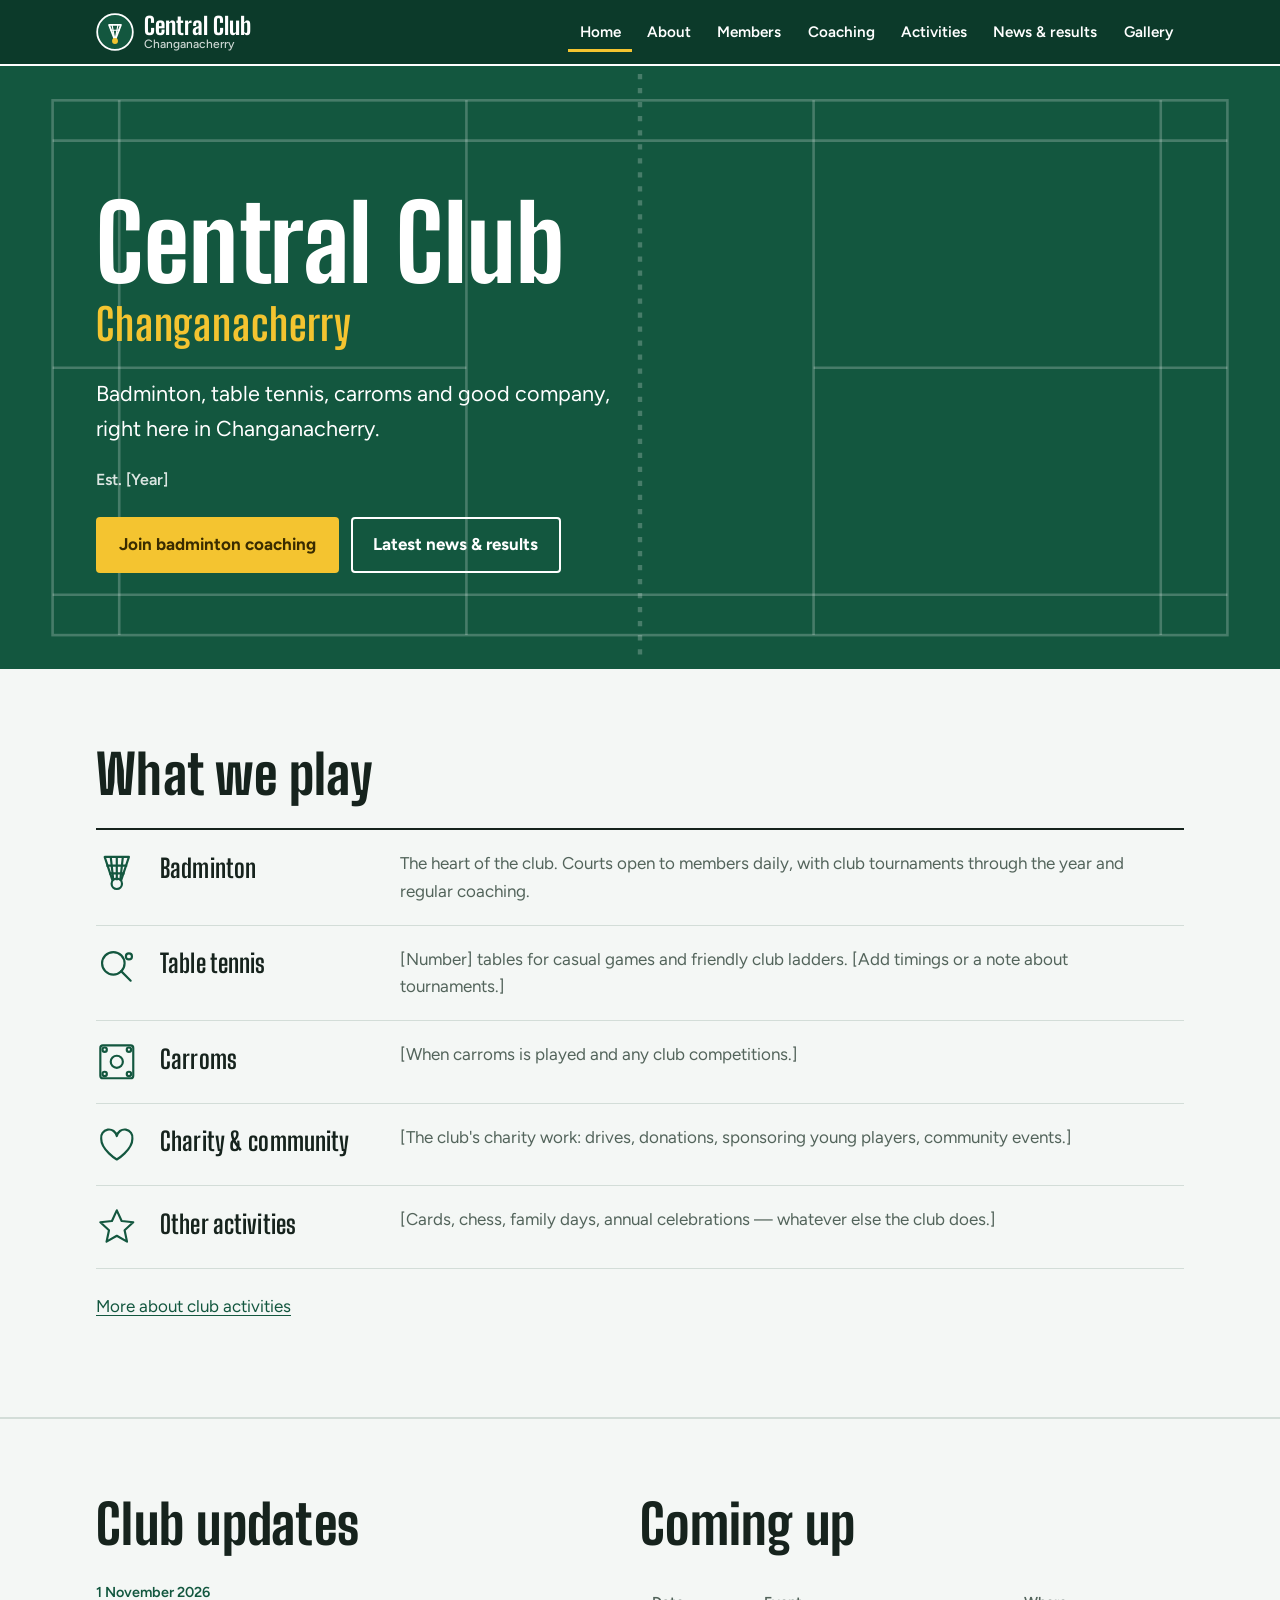
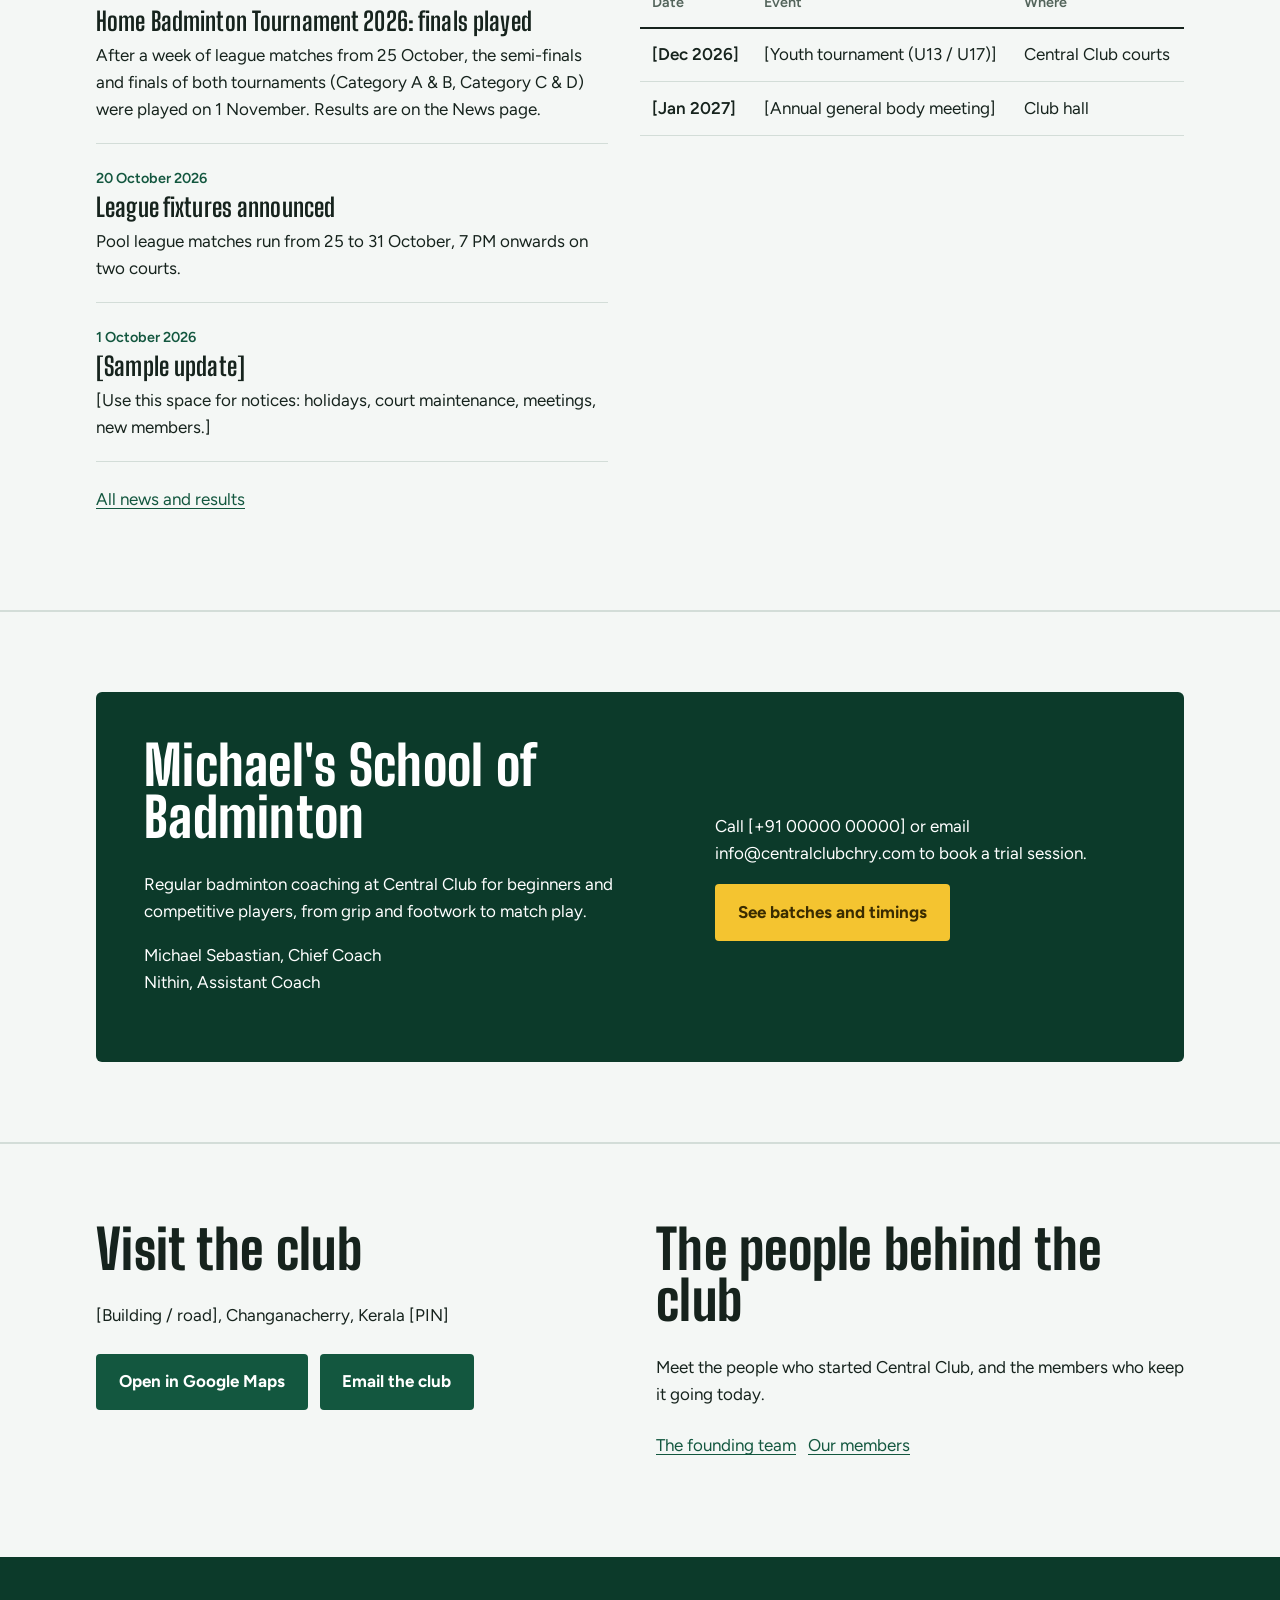
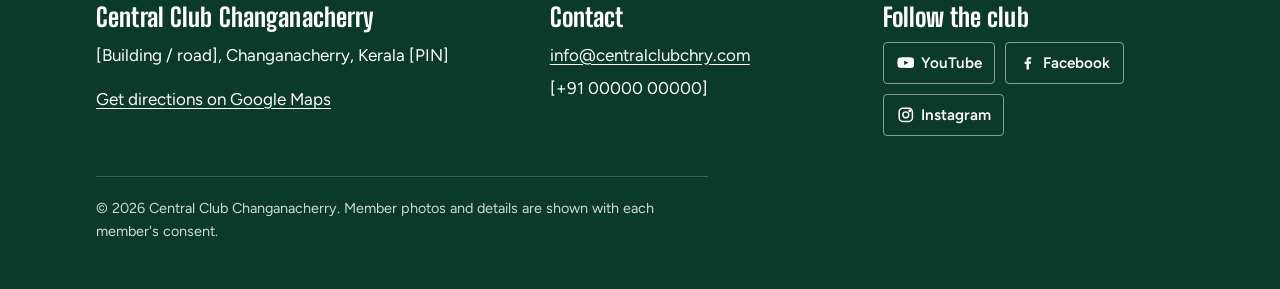
==== index.html @ fedc1ed3 "Add files via upload Initial file upload" ====
<!doctype html>
<html lang="en">
<head>
<meta charset="utf-8">
<meta name="viewport" content="width=device-width, initial-scale=1">
<title>Central Club Changanacherry — Badminton, table tennis and carroms</title>
<meta name="description" content="Central Club Changanacherry: a sports and recreation club for badminton, table tennis and carroms, home of Michael's School of Badminton.">
<meta property="og:title" content="Central Club Changanacherry — Badminton, table tennis and carroms">
<meta property="og:description" content="Central Club Changanacherry: a sports and recreation club for badminton, table tennis and carroms, home of Michael's School of Badminton.">
<meta property="og:type" content="website">
<meta name="theme-color" content="#0c3a2a">
<link rel="icon" href="images/logo.svg" type="image/svg+xml">
<link rel="preconnect" href="https://fonts.googleapis.com">
<link rel="preconnect" href="https://fonts.gstatic.com" crossorigin>
<link rel="stylesheet" href="https://fonts.googleapis.com/css2?family=Big+Shoulders+Display:wght@700;800&family=Figtree:wght@400;500;600;700&display=swap">
<link rel="stylesheet" href="css/style.css">
</head>
<body data-page="home">
<main id="main"><noscript><p class="wrap">This site needs JavaScript turned on to show club content.</p></noscript></main>
<script src="data/club.js"></script>
<script src="js/site.js"></script>
</body>
</html>
---- css/style.css ----
/* Central Club Changanacherry — styles
   Palette taken from the badminton court: court green, line white, floodlight yellow. */

:root {
  --court: #13573f;
  --court-deep: #0c3a2a;
  --line: #ffffff;
  --paper: #f4f7f5;
  --ink: #16231d;
  --muted: #53645b;
  --rule: #d3ddd8;
  --flood: #f4c430;
  --flood-ink: #3a2c00;

  --display: "Big Shoulders Display", "Arial Narrow", "Roboto Condensed", Impact, sans-serif;
  --body: "Figtree", "Segoe UI", system-ui, -apple-system, Roboto, sans-serif;

  --wrap: 72rem;
  --gap: clamp(1rem, 3vw, 2rem);
}

*, *::before, *::after { box-sizing: border-box; }
html { -webkit-text-size-adjust: 100%; scroll-padding-top: 5rem; }
body {
  margin: 0;
  background: var(--paper);
  color: var(--ink);
  font-family: var(--body);
  font-size: 1.0625rem;
  line-height: 1.6;
}
img { max-width: 100%; display: block; }
a { color: var(--court); text-underline-offset: 0.18em; }
a:hover { color: var(--court-deep); }
:focus-visible { outline: 3px solid var(--flood); outline-offset: 3px; border-radius: 2px; }

h1, h2, h3 {
  font-family: var(--display);
  font-weight: 800;
  line-height: 0.95;
  letter-spacing: 0.005em;
  margin: 0 0 0.5em;
}
h1 { font-size: clamp(3rem, 9vw, 6.5rem); }
h2 { font-size: clamp(2.2rem, 5vw, 3.4rem); }
h3 { font-size: 1.6rem; font-weight: 700; line-height: 1.05; }
p { margin: 0 0 1em; max-width: 68ch; }

.wrap { max-width: var(--wrap); margin: 0 auto; padding: 0 var(--gap); }
.skip { position: absolute; left: -999px; top: 0; background: var(--flood); color: var(--flood-ink); padding: .5rem 1rem; z-index: 99; }
.skip:focus { left: 1rem; top: 1rem; }

/* ---------- Header ---------- */
.site-header {
  position: sticky; top: 0; z-index: 50;
  background: var(--court-deep);
  color: var(--line);
  border-bottom: 2px solid var(--line);
}
.site-header .wrap { display: flex; align-items: center; justify-content: space-between; gap: 1rem; min-height: 4rem; }
.brand { display: flex; align-items: center; gap: .6rem; color: var(--line); text-decoration: none; }
.brand img { width: 2.4rem; height: 2.4rem; }
.brand span { font-family: var(--display); font-weight: 800; font-size: 1.5rem; line-height: 1; }
.brand small { display: block; font-family: var(--body); font-weight: 500; font-size: .75rem; opacity: .8; }
.brand:hover { color: var(--line); }

.nav ul { list-style: none; margin: 0; padding: 0; display: flex; gap: .25rem; }
.nav a {
  display: block; padding: .5rem .7rem; color: var(--line); text-decoration: none;
  font-weight: 600; font-size: .95rem; border-radius: 4px;
}
.nav a:hover { background: rgba(255,255,255,.1); color: var(--line); }
.nav a[aria-current="page"] { box-shadow: inset 0 -3px 0 var(--flood); border-radius: 0; }
.nav-toggle {
  display: none; background: none; border: 2px solid var(--line); color: var(--line);
  font: 600 .9rem var(--body); padding: .4rem .8rem; border-radius: 4px; cursor: pointer;
}

@media (max-width: 860px) {
  .nav-toggle { display: block; }
  .nav { position: absolute; left: 0; right: 0; top: 100%; background: var(--court-deep); border-bottom: 2px solid var(--line); display: none; }
  .nav.open { display: block; }
  .nav ul { flex-direction: column; padding: .5rem var(--gap) 1rem; }
  .nav a { padding: .8rem .5rem; font-size: 1.05rem; }
  .nav a[aria-current="page"] { box-shadow: inset 4px 0 0 var(--flood); }
}

/* ---------- Live banner ---------- */
.live-bar { background: var(--flood); color: var(--flood-ink); }
.live-bar .wrap { display: flex; flex-wrap: wrap; align-items: center; gap: .5rem 1.25rem; padding-top: .6rem; padding-bottom: .6rem; font-weight: 600; }
.live-dot { width: .7rem; height: .7rem; border-radius: 50%; background: #c62828; display: inline-block; margin-right: .4rem; animation: pulse 1.6s infinite; }
.live-bar a { color: var(--flood-ink); font-weight: 700; }
@keyframes pulse { 50% { opacity: .3; } }

/* ---------- Court-line hero (the signature) ---------- */
.hero {
  position: relative; overflow: hidden;
  background: var(--court);
  color: var(--line);
  padding: clamp(4rem, 12vw, 8rem) 0 clamp(3rem, 9vw, 6rem);
}
.court-lines {
  position: absolute; inset: 0; width: 100%; height: 100%;
  stroke: rgba(255,255,255,.22); stroke-width: 3; fill: none;
}
.hero .wrap { position: relative; }
.hero h1 { max-width: 12ch; margin-bottom: .3em; }
.hero h1 .town { display: block; font-size: .42em; font-weight: 700; letter-spacing: .02em; margin-top: .25em; color: var(--flood); }
.hero p { font-size: clamp(1.1rem, 2.2vw, 1.35rem); max-width: 38ch; }
.hero .since { font-weight: 600; opacity: .85; font-size: 1rem; }

.btn {
  display: inline-block; padding: .8rem 1.3rem; border-radius: 4px;
  font-weight: 700; text-decoration: none; border: 2px solid transparent;
}
.btn-flood { background: var(--flood); color: var(--flood-ink); }
.btn-flood:hover { background: #ffd54f; color: var(--flood-ink); }
.btn-line { border-color: var(--line); color: var(--line); }
.btn-line:hover { background: var(--line); color: var(--court-deep); }
.btn-court { background: var(--court); color: var(--line); }
.btn-court:hover { background: var(--court-deep); color: var(--line); }
.actions { display: flex; flex-wrap: wrap; gap: .75rem; margin-top: 1.5rem; }

/* Inner page header: a strip of court with the service-line corner */
.page-head {
  position: relative; overflow: hidden;
  background: var(--court); color: var(--line);
  padding: clamp(2.5rem, 7vw, 4.5rem) 0 clamp(2rem, 5vw, 3rem);
}
.page-head h1 { font-size: clamp(2.8rem, 7vw, 5rem); margin-bottom: .2em; }
.page-head p { font-size: 1.15rem; margin: 0; opacity: .92; }

/* ---------- Sections ---------- */
.section { padding: clamp(3rem, 8vw, 5rem) 0; }
.section + .section { border-top: 2px solid var(--rule); }
.section-lead { color: var(--muted); font-size: 1.1rem; margin-bottom: 2rem; }
.split { display: grid; gap: var(--gap); }
@media (min-width: 860px) { .split { grid-template-columns: 1fr 1fr; align-items: start; } }

/* Activities: a list ruled like court lines, not identical cards */
.activity-list { list-style: none; margin: 0; padding: 0; border-top: 2px solid var(--ink); }
.activity-list li {
  display: grid; grid-template-columns: 3rem 1fr; gap: 1rem; align-items: start;
  padding: 1.25rem 0; border-bottom: 1px solid var(--rule);
}
.activity-list svg { width: 2.6rem; height: 2.6rem; color: var(--court); }
.activity-list h3 { margin-bottom: .2rem; }
.activity-list p { margin: 0; color: var(--muted); }
@media (min-width: 860px) {
  .activity-list.wide li { grid-template-columns: 3rem 14rem 1fr; }
  .activity-list.wide h3 { margin: .3rem 0 0; }
}

/* News */
.news-list { list-style: none; margin: 0; padding: 0; display: grid; gap: 0; }
.news-list li { padding: 1.25rem 0; border-bottom: 1px solid var(--rule); }
.news-list li:first-child { padding-top: 0; }
.news-date { font-weight: 600; color: var(--court); font-size: .9rem; }
.news-list h3 { margin: .2rem 0 .4rem; }
.news-list p { margin: 0; }

/* Coaching callout on home */
.callout {
  background: var(--court-deep); color: var(--line);
  border-radius: 6px; padding: clamp(1.75rem, 5vw, 3rem);
  display: grid; gap: 1.5rem;
}
.callout h2 { color: var(--line); }
.callout a:not(.btn) { color: var(--flood); }
@media (min-width: 860px) { .callout { grid-template-columns: 1.3fr 1fr; align-items: center; } }

/* People */
.people { display: grid; gap: 1.5rem 1.25rem; grid-template-columns: repeat(auto-fill, minmax(10.5rem, 1fr)); }
.person { margin: 0; }
.person .avatar {
  aspect-ratio: 1; width: 100%; border-radius: 6px; overflow: hidden;
  background: var(--court); color: var(--line);
  display: flex; align-items: center; justify-content: center;
  font-family: var(--display); font-weight: 800; font-size: 2.6rem;
}
.person .avatar img { width: 100%; height: 100%; object-fit: cover; }
.person figcaption { padding-top: .6rem; }
.person strong { display: block; font-size: 1.05rem; line-height: 1.3; }
.person figcaption span { color: var(--muted); font-size: .95rem; }
.person figcaption .note { display: block; margin-top: .25rem; font-size: .9rem; }

/* Timeline (a real sequence, so numbering by year is meaningful) */
.timeline { list-style: none; margin: 0; padding: 0; border-left: 3px solid var(--court); }
.timeline li { position: relative; padding: 0 0 1.4rem 1.5rem; }
.timeline li::before {
  content: ""; position: absolute; left: -.55rem; top: .35rem;
  width: .8rem; height: .8rem; background: var(--paper); border: 3px solid var(--court); border-radius: 50%;
}
.timeline b { font-family: var(--display); font-size: 1.5rem; display: block; line-height: 1; margin-bottom: .2rem; }

/* Members */
.toolbar { display: flex; flex-wrap: wrap; gap: .75rem; align-items: center; margin-bottom: 2rem; }
.toolbar label { font-weight: 600; }
.toolbar input {
  font: inherit; padding: .65rem .9rem; border: 2px solid var(--rule); border-radius: 4px;
  min-width: min(100%, 20rem); background: #fff; color: var(--ink);
}
.toolbar input:focus { border-color: var(--court); outline: none; }
.year-group { margin-bottom: 2.5rem; }
.year-group h2 { display: flex; align-items: baseline; gap: .75rem; border-bottom: 2px solid var(--ink); padding-bottom: .3rem; margin-bottom: 1.25rem; }
.year-group h2 small { font-family: var(--body); font-weight: 500; font-size: 1rem; color: var(--muted); }
.empty { color: var(--muted); padding: 1rem 0; }

/* Tables */
.table-wrap { overflow-x: auto; }
table { width: 100%; border-collapse: collapse; min-width: 34rem; }
th, td { text-align: left; padding: .8rem .75rem; border-bottom: 1px solid var(--rule); vertical-align: top; }
th { font-size: .9rem; color: var(--muted); font-weight: 600; border-bottom: 2px solid var(--ink); }
td:first-child { font-weight: 600; }

/* Coaching batches */
.batches { display: grid; gap: 1rem; grid-template-columns: repeat(auto-fit, minmax(14rem, 1fr)); }
.batch { background: #fff; border: 2px solid var(--court); border-radius: 6px; padding: 1.25rem; }
.batch h3 { color: var(--court); }
.batch dl { margin: 0; display: grid; grid-template-columns: auto 1fr; gap: .25rem .75rem; }
.batch dt { color: var(--muted); }
.batch dd { margin: 0; font-weight: 600; }

/* Gallery */
.album { margin-bottom: 3rem; }
.album-head { display: flex; flex-wrap: wrap; align-items: baseline; justify-content: space-between; gap: .5rem; margin-bottom: 1rem; }
.album-head span { color: var(--muted); }
.photos { display: grid; gap: .5rem; grid-template-columns: repeat(auto-fill, minmax(12rem, 1fr)); }
.photos button { padding: 0; border: 0; background: var(--court); cursor: zoom-in; aspect-ratio: 4 / 3; overflow: hidden; border-radius: 4px; }
.photos img { width: 100%; height: 100%; object-fit: cover; }
.photo-empty {
  aspect-ratio: 4 / 3; border-radius: 4px; background: var(--court);
  display: flex; align-items: center; justify-content: center; text-align: center;
  color: rgba(255,255,255,.85); font-weight: 600; padding: 1rem;
  background-image: linear-gradient(rgba(255,255,255,.18) 2px, transparent 2px), linear-gradient(90deg, rgba(255,255,255,.18) 2px, transparent 2px);
  background-size: 50% 50%; background-position: center;
}
dialog.lightbox { border: 0; padding: 0; background: transparent; max-width: 95vw; max-height: 92vh; }
dialog.lightbox::backdrop { background: rgba(8, 30, 21, .9); }
dialog.lightbox img { max-width: 95vw; max-height: 85vh; border-radius: 4px; }
dialog.lightbox button { margin-top: .5rem; }

.videos { display: grid; gap: 1.25rem; grid-template-columns: repeat(auto-fill, minmax(18rem, 1fr)); }
.video { margin: 0; }
.video-frame { aspect-ratio: 16 / 9; background: var(--court-deep); border-radius: 6px; overflow: hidden; position: relative; }
.video-frame button { all: unset; cursor: pointer; position: absolute; inset: 0; }
.video-frame img { width: 100%; height: 100%; object-fit: cover; }
.video-frame .play {
  position: absolute; left: 50%; top: 50%; transform: translate(-50%, -50%);
  width: 4rem; height: 4rem; border-radius: 50%; background: var(--flood);
  display: flex; align-items: center; justify-content: center;
}
.video-frame .play::after { content: ""; border-left: 1.1rem solid var(--flood-ink); border-top: .7rem solid transparent; border-bottom: .7rem solid transparent; margin-left: .25rem; }
.video-frame iframe { width: 100%; height: 100%; border: 0; }
.video figcaption { padding-top: .5rem; font-weight: 600; }

/* ---------- Footer ---------- */
.site-footer { background: var(--court-deep); color: var(--line); padding: 3rem 0 2rem; margin-top: 0; }
.site-footer a { color: var(--line); }
.footer-grid { display: grid; gap: 2rem; }
@media (min-width: 760px) { .footer-grid { grid-template-columns: 1.4fr 1fr 1fr; } }
.site-footer h2 { font-size: 1.6rem; }
.site-footer ul { list-style: none; margin: 0; padding: 0; }
.site-footer li { margin-bottom: .4rem; }
.social { display: flex; gap: .6rem; flex-wrap: wrap; }
.social a {
  display: inline-flex; align-items: center; gap: .4rem; padding: .5rem .8rem;
  border: 1px solid rgba(255,255,255,.5); border-radius: 4px; text-decoration: none; font-weight: 600; font-size: .95rem;
}
.social a:hover { background: var(--line); color: var(--court-deep); }
.social svg { width: 1.1rem; height: 1.1rem; }
.fine { border-top: 1px solid rgba(255,255,255,.25); margin-top: 2.5rem; padding-top: 1.25rem; font-size: .9rem; opacity: .8; }

@media (prefers-reduced-motion: reduce) {
  * { animation: none !important; transition: none !important; }
}
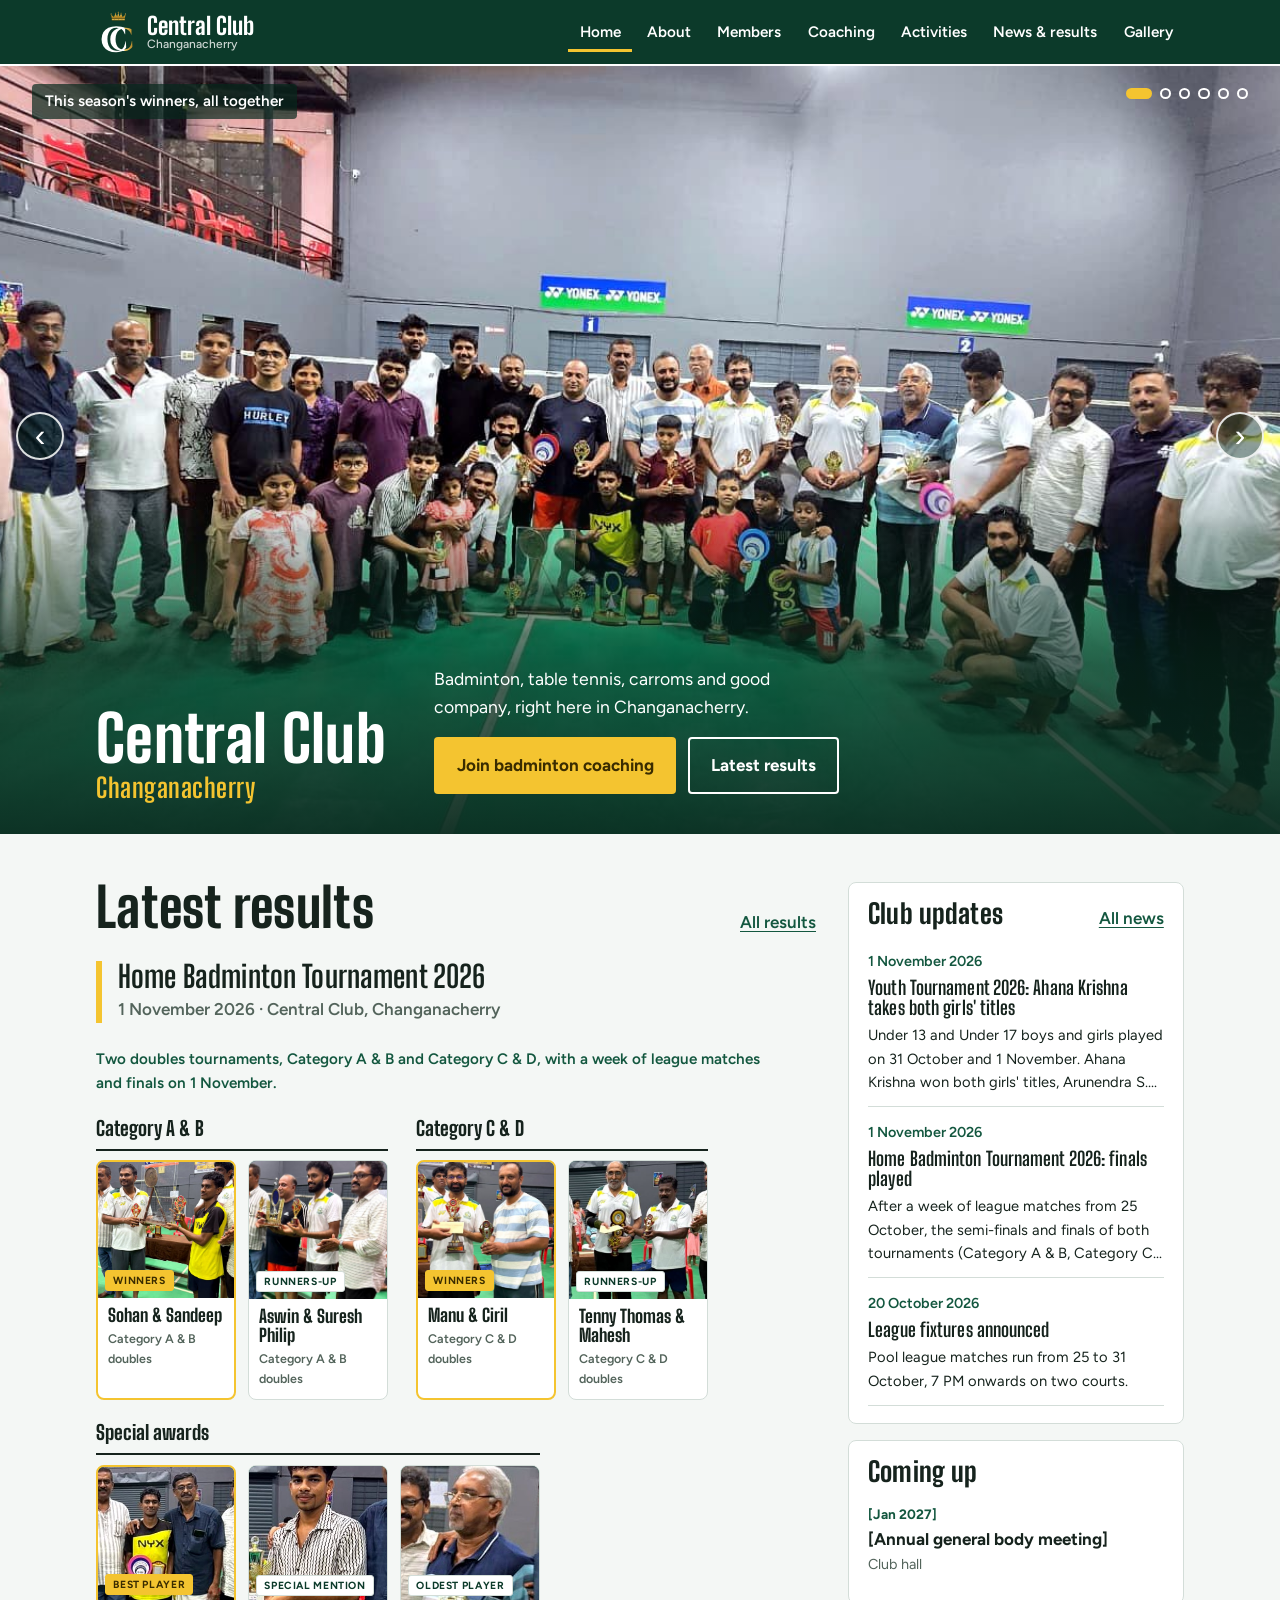
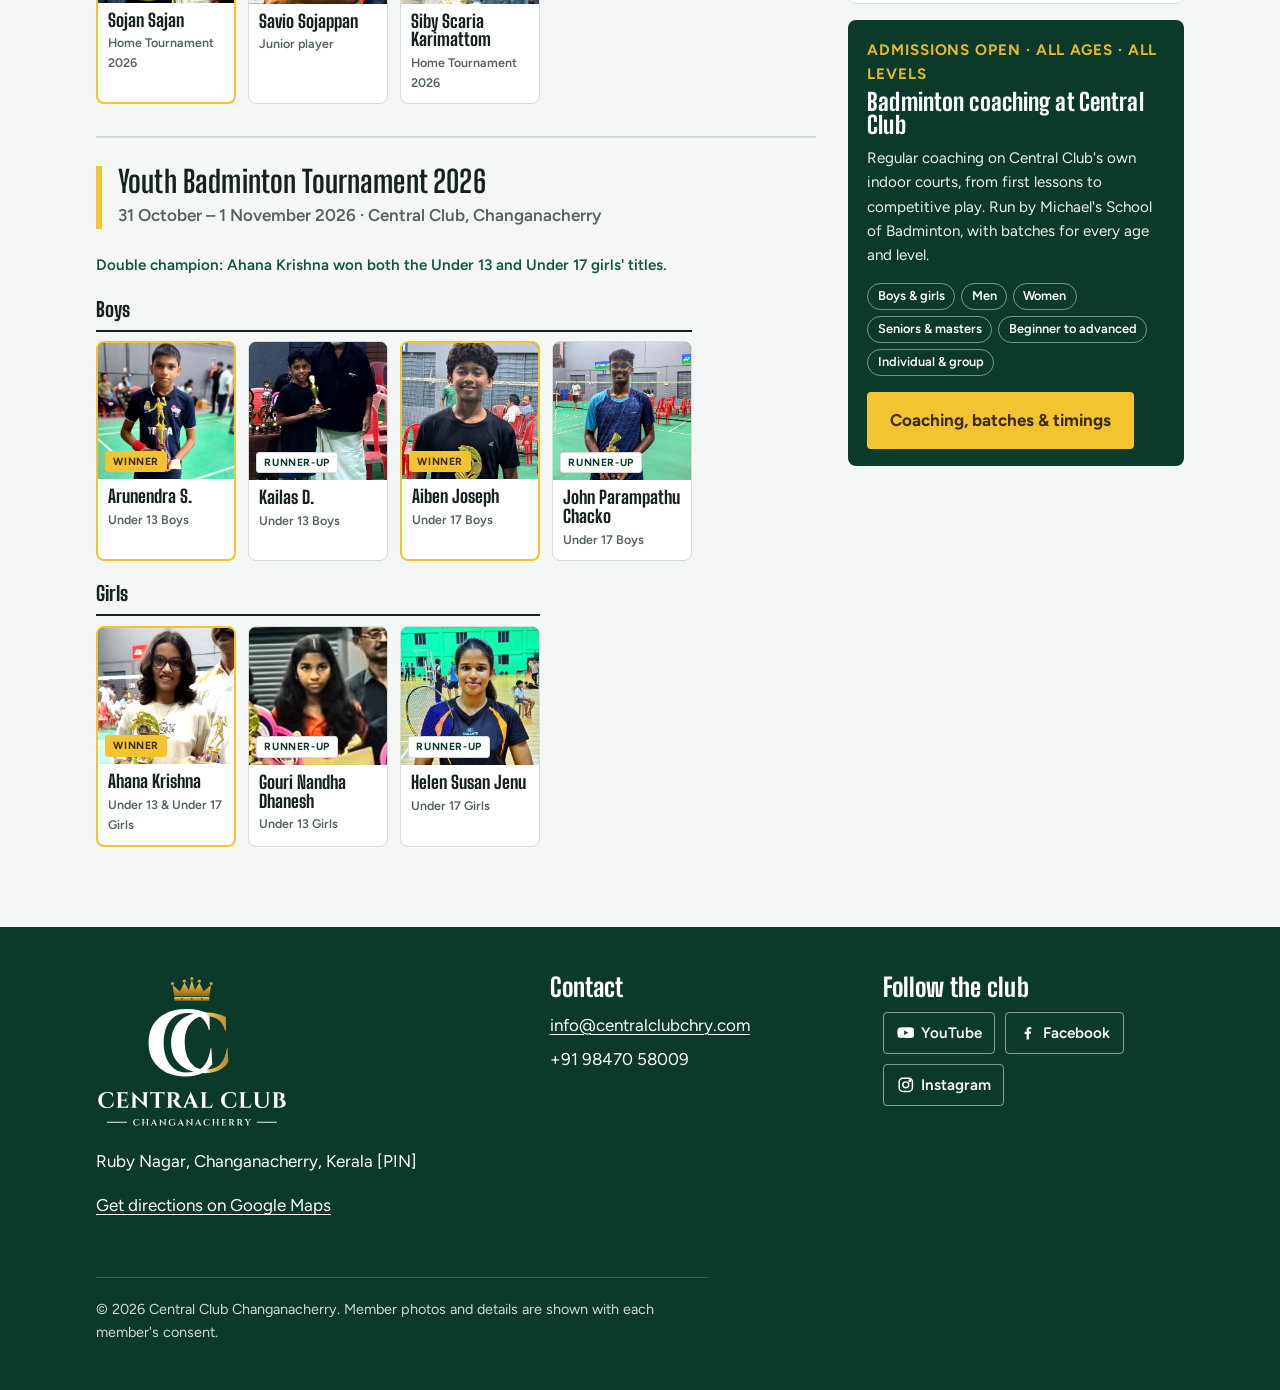
==== commit 34e952c3: "Add files via upload" ====
--- a/index.html
+++ b/index.html
@@ -3,13 +3,20 @@
 <head>
 <meta charset="utf-8">
 <meta name="viewport" content="width=device-width, initial-scale=1">
-<title>Central Club Changanacherry — Badminton, table tennis and carroms</title>
-<meta name="description" content="Central Club Changanacherry: a sports and recreation club for badminton, table tennis and carroms, home of Michael's School of Badminton.">
-<meta property="og:title" content="Central Club Changanacherry — Badminton, table tennis and carroms">
-<meta property="og:description" content="Central Club Changanacherry: a sports and recreation club for badminton, table tennis and carroms, home of Michael's School of Badminton.">
+<title>Central Club Changanacherry · Home of Champions since 1992</title>
+<meta name="description" content="Changanacherry’s pride on the badminton court since 1992. Built by seventeen friends, home to state and national players, and still the town’s meeting place for sport.">
+<meta property="og:title" content="Central Club Changanacherry · Home of Champions since 1992">
+<meta property="og:description" content="Changanacherry’s pride on the badminton court since 1992. Built by seventeen friends, home to state and national players, and still the town’s meeting place for sport.">
 <meta property="og:type" content="website">
+<meta property="og:url" content="https://centralclubchry.com/">
+<meta property="og:site_name" content="Central Club Changanacherry">
+<meta property="og:image" content="https://centralclubchry.com/images/share-card.jpg">
+<meta property="og:image:width" content="1200">
+<meta property="og:image:height" content="630">
+<meta property="og:image:alt" content="Central Club Changanacherry, Home of Champions since 1992">
+<meta name="twitter:card" content="summary_large_image">
 <meta name="theme-color" content="#0c3a2a">
-<link rel="icon" href="images/logo.svg" type="image/svg+xml">
+<link rel="icon" href="images/logo-mark-on-dark.svg" type="image/svg+xml">
 <link rel="preconnect" href="https://fonts.googleapis.com">
 <link rel="preconnect" href="https://fonts.gstatic.com" crossorigin>
 <link rel="stylesheet" href="https://fonts.googleapis.com/css2?family=Big+Shoulders+Display:wght@700;800&family=Figtree:wght@400;500;600;700&display=swap">
--- a/css/style.css
+++ b/css/style.css
@@ -59,7 +59,7 @@
 }
 .site-header .wrap { display: flex; align-items: center; justify-content: space-between; gap: 1rem; min-height: 4rem; }
 .brand { display: flex; align-items: center; gap: .6rem; color: var(--line); text-decoration: none; }
-.brand img { width: 2.4rem; height: 2.4rem; }
+.brand img { width: 2.6rem; height: 2.6rem; flex: none; }
 .brand span { font-family: var(--display); font-weight: 800; font-size: 1.5rem; line-height: 1; }
 .brand small { display: block; font-family: var(--body); font-weight: 500; font-size: .75rem; opacity: .8; }
 .brand:hover { color: var(--line); }
@@ -135,6 +135,7 @@
 .section + .section { border-top: 2px solid var(--rule); }
 .section-lead { color: var(--muted); font-size: 1.1rem; margin-bottom: 2rem; }
 .split { display: grid; gap: var(--gap); }
+.split > *, .hero-grid > *, .archive > * { min-width: 0; }
 @media (min-width: 860px) { .split { grid-template-columns: 1fr 1fr; align-items: start; } }
 
 /* Activities: a list ruled like court lines, not identical cards */
@@ -192,6 +193,25 @@
   width: .8rem; height: .8rem; background: var(--paper); border: 3px solid var(--court); border-radius: 50%;
 }
 .timeline b { font-family: var(--display); font-size: 1.5rem; display: block; line-height: 1; margin-bottom: .2rem; }
+
+/* Founders: archival portraits */
+.founders .avatar img { filter: grayscale(1) contrast(1.05); }
+
+/* Office bearers */
+table.bearers { min-width: 24rem; max-width: 46rem; }
+table.bearers td:first-child { font-family: var(--display); font-size: 1.25rem; font-weight: 700; white-space: nowrap; }
+
+/* Archive */
+.archive { display: grid; gap: var(--gap); }
+@media (min-width: 900px) { .archive { grid-template-columns: 1.15fr 1fr; align-items: start; } }
+.archive-pages { display: grid; gap: .75rem; }
+.archive-pages a { display: block; border: 1px solid var(--rule); border-radius: 4px; overflow: hidden; background: #fff; }
+.archive-pages a:hover { border-color: var(--court); }
+.archive-source { color: var(--muted); font-weight: 600; }
+.programme-head { margin-top: 1.5rem; }
+.programme { margin: 0; display: grid; grid-template-columns: minmax(8rem, auto) 1fr; gap: .45rem 1rem; border-top: 2px solid var(--ink); padding-top: .75rem; }
+.programme dt { color: var(--muted); }
+.programme dd { margin: 0; font-weight: 500; }
 
 /* Members */
 .toolbar { display: flex; flex-wrap: wrap; gap: .75rem; align-items: center; margin-bottom: 2rem; }
@@ -260,6 +280,7 @@
 .footer-grid { display: grid; gap: 2rem; }
 @media (min-width: 760px) { .footer-grid { grid-template-columns: 1.4fr 1fr 1fr; } }
 .site-footer h2 { font-size: 1.6rem; }
+.footer-logo { display: block; width: 12rem; height: auto; margin: 0 0 1.25rem; }
 .site-footer ul { list-style: none; margin: 0; padding: 0; }
 .site-footer li { margin-bottom: .4rem; }
 .social { display: flex; gap: .6rem; flex-wrap: wrap; }
@@ -274,3 +295,308 @@
 @media (prefers-reduced-motion: reduce) {
   * { animation: none !important; transition: none !important; }
 }
+
+/* ---------- Hero with video ---------- */
+.hero-grid { display: grid; gap: 2rem; align-items: center; }
+@media (min-width: 860px) { .hero-grid { grid-template-columns: 1.25fr .75fr; } }
+.hero-media {
+  justify-self: center; width: min(100%, 19rem); aspect-ratio: 9 / 16;
+  border: 3px solid var(--line); border-radius: 14px; overflow: hidden; background: var(--court-deep);
+  box-shadow: 0 1.5rem 3rem rgba(0,0,0,.35);
+}
+.hero-media video, .hero-media img { width: 100%; height: 100%; object-fit: cover; display: block; }
+@media (max-width: 859px) { .hero-media { width: min(100%, 15rem); } }
+
+.section-top { display: flex; flex-wrap: wrap; align-items: baseline; justify-content: space-between; gap: .5rem 1rem; }
+.section-top a { font-weight: 600; }
+
+/* ---------- Tournament results ---------- */
+.tournament + .tournament { margin-top: 3.5rem; padding-top: 2.5rem; border-top: 2px solid var(--rule); }
+.tournament-head { border-left: 6px solid var(--flood); padding-left: 1rem; margin-bottom: 1.5rem; }
+.tournament-head h3 { font-size: clamp(1.8rem, 4vw, 2.4rem); margin-bottom: .2rem; }
+.tournament-head p { margin: 0; color: var(--muted); font-weight: 600; }
+.results-grid { display: grid; gap: 1.25rem; grid-template-columns: repeat(auto-fill, minmax(14rem, 1fr)); }
+.result { background: #fff; border: 1px solid var(--rule); border-radius: 8px; overflow: hidden; display: flex; flex-direction: column; }
+.result h4 { margin: 0; padding: .7rem 1rem; background: var(--court-deep); color: var(--line); font-family: var(--display); font-size: 1.35rem; font-weight: 700; letter-spacing: .01em; }
+.result-photo { position: relative; aspect-ratio: 4 / 5; background: var(--court); display: flex; align-items: center; justify-content: center; color: var(--line); font-family: var(--display); font-weight: 800; font-size: 3rem; }
+.result-photo img { width: 100%; height: 100%; object-fit: cover; object-position: center 20%; }
+.badge { position: absolute; left: .75rem; bottom: .75rem; background: var(--flood); color: var(--flood-ink); font: 700 .8rem var(--body); text-transform: uppercase; letter-spacing: .06em; padding: .3rem .6rem; border-radius: 3px; }
+.result-winner { margin: 0; padding: .8rem 1rem .2rem; font-family: var(--display); font-size: 1.6rem; font-weight: 800; line-height: 1.05; }
+.result-runner { margin: auto 0 0; padding: .6rem 1rem 1rem; display: flex; gap: .65rem; align-items: center; font-weight: 600; }
+.result-runner img, .result-runner .mini { width: 2.6rem; height: 2.6rem; border-radius: 50%; object-fit: cover; object-position: center 20%; flex: none; }
+.result-runner .mini { background: var(--court); color: var(--line); display: inline-flex; align-items: center; justify-content: center; font: 700 .9rem var(--body); }
+.result-runner small { display: block; color: var(--muted); font-weight: 500; font-size: .8rem; text-transform: uppercase; letter-spacing: .05em; }
+.tournament-note { margin-top: 1.25rem; font-weight: 600; color: var(--court); }
+.group-photo { margin: 2rem 0 0; }
+.group-photo img { width: 100%; max-height: 42rem; object-fit: cover; border-radius: 8px; }
+.group-photo figcaption { color: var(--muted); padding-top: .5rem; }
+
+/* ---------- Club photo strip ---------- */
+.facility-strip { display: grid; gap: .75rem; grid-template-columns: repeat(auto-fit, minmax(13rem, 1fr)); }
+.facility-strip figure { margin: 0; }
+.facility-strip img { width: 100%; aspect-ratio: 4 / 5; object-fit: cover; border-radius: 6px; }
+.facility-strip figcaption { padding-top: .4rem; font-size: .95rem; color: var(--muted); }
+
+/* Portrait video clips in the gallery */
+.video-frame.tall { aspect-ratio: 9 / 16; max-height: 34rem; }
+.video-frame.tall video { width: 100%; height: 100%; object-fit: cover; background: var(--court-deep); }
+.videos:has(.video-file) { grid-template-columns: repeat(auto-fill, minmax(14rem, 1fr)); }
+@media (max-width: 600px) {
+  .results-grid { grid-template-columns: repeat(2, minmax(0, 1fr)); gap: .75rem; }
+  .result h4 { font-size: 1.05rem; padding: .55rem .7rem; }
+  .result-winner { font-size: 1.2rem; padding: .6rem .7rem .1rem; }
+  .result-runner { padding: .5rem .7rem .8rem; font-size: .85rem; gap: .5rem; }
+  .result-runner img, .result-runner .mini { width: 2rem; height: 2rem; }
+  .badge { font-size: .7rem; left: .5rem; bottom: .5rem; }
+  .facility-strip { grid-template-columns: repeat(2, minmax(0, 1fr)); }
+}
+
+/* Hero with a full-width court photo */
+.hero-photo { min-height: min(88vh, 46rem); display: flex; align-items: flex-end; }
+.hero-photo .hero-bg { position: absolute; inset: 0; z-index: 0; width: 100%; height: 100%; object-fit: cover; object-position: center 55%; }
+.hero-photo::before {
+  content: ""; position: absolute; inset: 0; z-index: 1;
+  background: linear-gradient(90deg, rgba(12,58,42,.92) 0%, rgba(12,58,42,.72) 45%, rgba(12,58,42,.25) 100%);
+}
+.hero-photo .court-lines { z-index: 1; stroke: rgba(255,255,255,.12); }
+.hero-photo .wrap { z-index: 2; width: 100%; }
+.hero-photo .hero-grid { grid-template-columns: 1fr; }
+@media (max-width: 859px) {
+  .hero-photo::before { background: linear-gradient(0deg, rgba(12,58,42,.95) 0%, rgba(12,58,42,.75) 55%, rgba(12,58,42,.35) 100%); }
+}
+
+/* ---------- Player cards (winners and runners-up) ---------- */
+.player-group { font-family: var(--display); font-size: 1.6rem; font-weight: 800; margin: 1.75rem 0 .75rem; padding-bottom: .3rem; border-bottom: 2px solid var(--ink); }
+.players { display: grid; gap: 1rem; grid-template-columns: repeat(auto-fill, minmax(12.5rem, 1fr)); }
+.player { background: #fff; border: 1px solid var(--rule); border-radius: 8px; overflow: hidden; }
+.player.is-winner { border: 2px solid var(--flood); }
+.player-photo { position: relative; aspect-ratio: 4 / 5; background: var(--court); color: var(--line); display: flex; align-items: center; justify-content: center; font-family: var(--display); font-weight: 800; font-size: 3rem; }
+.player-photo img { width: 100%; height: 100%; object-fit: cover; object-position: center 20%; }
+.player .badge { background: var(--line); color: var(--court-deep); border: 1px solid var(--rule); }
+.player.is-winner .badge { background: var(--flood); color: var(--flood-ink); border-color: var(--flood); }
+.player-text { padding: .7rem .9rem .9rem; }
+.player-name { margin: 0; font-family: var(--display); font-size: 1.45rem; font-weight: 800; line-height: 1.05; }
+.player-event { margin: .25rem 0 0; color: var(--muted); font-weight: 600; font-size: .92rem; }
+.results-table { min-width: 28rem; }
+@media (max-width: 600px) {
+  .players { grid-template-columns: repeat(2, minmax(0, 1fr)); gap: .75rem; }
+  .player-name { font-size: 1.15rem; }
+  .player-event { font-size: .82rem; }
+  .player-text { padding: .55rem .65rem .7rem; }
+}
+
+/* ---------- Home slideshow ---------- */
+.hero-slideshow { padding: 0; min-height: min(86vh, 48rem); display: flex; align-items: flex-end; background: var(--court-deep); }
+.slides { position: absolute; inset: 0; }
+.slide { position: absolute; inset: 0; margin: 0; opacity: 0; transition: opacity .9s ease; }
+.slide.is-active { opacity: 1; }
+.slide img { width: 100%; height: 100%; object-fit: cover; }
+.slide::after { content: ""; position: absolute; inset: 0; background: linear-gradient(0deg, rgba(8,40,29,.85) 0%, rgba(8,40,29,.25) 45%, rgba(8,40,29,0) 70%); }
+.slide figcaption {
+  position: absolute; right: var(--gap); bottom: 3.6rem; z-index: 2; max-width: 22rem; text-align: right;
+  color: var(--line); font-weight: 600; font-size: .95rem; text-shadow: 0 1px 3px rgba(0,0,0,.6);
+}
+.slide-nav {
+  position: absolute; top: 45%; z-index: 3; width: 3rem; height: 3rem; border-radius: 50%;
+  border: 2px solid rgba(255,255,255,.85); background: rgba(8,40,29,.45); color: var(--line);
+  font-size: 2rem; line-height: 1; cursor: pointer; display: flex; align-items: center; justify-content: center; padding-bottom: .2rem;
+}
+.slide-nav:hover { background: var(--flood); color: var(--flood-ink); border-color: var(--flood); }
+.slide-nav.prev { left: 1rem; } .slide-nav.next { right: 1rem; }
+.slide-dots { position: absolute; right: var(--gap); bottom: 1.6rem; z-index: 3; display: flex; gap: .5rem; }
+.slide-dots button { width: .7rem; height: .7rem; padding: 0; border-radius: 50%; border: 2px solid var(--line); background: transparent; cursor: pointer; }
+.slide-dots button[aria-current="true"] { background: var(--flood); border-color: var(--flood); width: 1.6rem; border-radius: 1rem; }
+.hero-slideshow .wrap { position: relative; z-index: 2; width: 100%; padding-bottom: clamp(2rem, 6vw, 3.5rem); pointer-events: none; }
+.hero-slideshow .hero-text { pointer-events: auto; max-width: 34rem; background: rgba(12,58,42,.88); border-left: 6px solid var(--flood); padding: clamp(1.25rem, 3vw, 2rem); border-radius: 0 8px 8px 0; }
+.hero-slideshow h1 { font-size: clamp(2.8rem, 6.5vw, 4.8rem); }
+.hero-slideshow .hero-grid { grid-template-columns: 1fr; }
+
+@media (max-width: 859px) {
+  .hero-slideshow { display: block; min-height: 0; }
+  .slides { position: relative; aspect-ratio: 4 / 3; }
+  .slide::after { background: linear-gradient(0deg, rgba(8,40,29,.75) 0%, rgba(8,40,29,0) 45%); }
+  .slide figcaption { left: 1rem; right: auto; bottom: 2.4rem; text-align: left; font-size: .85rem; max-width: 80%; }
+  .slide-dots { left: 1rem; right: auto; bottom: .9rem; }
+  .slide-nav { width: 2.4rem; height: 2.4rem; font-size: 1.6rem; top: 40%; }
+  .hero-slideshow .wrap { padding-top: 0; padding-bottom: 0; }
+  .hero-slideshow .hero-text { max-width: none; border-left: 0; border-radius: 0; margin: 0 calc(-1 * var(--gap)); padding: 1.5rem var(--gap) 2rem; background: var(--court); }
+}
+@media (prefers-reduced-motion: reduce) { .slide { transition: none; } }
+
+/* Slideshow, desktop: text as a slim band along the bottom so the photo stays visible */
+@media (min-width: 860px) {
+  .slide::after { background: linear-gradient(0deg, rgba(8,40,29,.94) 0%, rgba(8,40,29,.7) 22%, rgba(8,40,29,0) 46%); }
+  .slide figcaption { top: 1.1rem; bottom: auto; left: var(--gap); right: auto; text-align: left; background: rgba(8,40,29,.7); padding: .35rem .8rem; border-radius: 4px; text-shadow: none; max-width: 30rem; }
+  .slide-dots { top: 1.35rem; bottom: auto; }
+  .hero-slideshow .wrap { padding-bottom: 2rem; }
+  .hero-slideshow .hero-text {
+    max-width: none; background: none; border: 0; padding: 0; border-radius: 0;
+    display: grid; grid-template-columns: auto 1fr; gap: .5rem 3rem; align-items: end;
+  }
+  .hero-slideshow h1 { font-size: clamp(2.8rem, 5vw, 4rem); margin: 0; grid-row: 1 / span 3; }
+  .hero-slideshow .hero-text p { margin: 0; max-width: 36ch; font-size: 1.1rem; }
+  .hero-slideshow .hero-text .since { display: none; }
+  .hero-slideshow .actions { margin-top: .5rem; }
+}
+
+/* A designed slide (like a collage) is shown whole, not cropped */
+.slide.is-contain { background: #0c3a2a; }
+.slide.is-contain img { object-fit: contain; }
+.slide.is-contain::after { background: linear-gradient(0deg, rgba(8,40,29,.9) 0%, rgba(8,40,29,0) 22%); }
+@media (min-width: 860px) { .slide.is-contain figcaption { display: none; } }
+
+/* ---------- Home: results with an updates sidebar ---------- */
+.home-main { padding-top: clamp(2rem, 5vw, 3rem); }
+.home-grid { display: grid; gap: 2rem; }
+.home-grid > * { min-width: 0; }
+@media (min-width: 1000px) {
+  .home-grid { grid-template-columns: minmax(0, 1fr) 21rem; align-items: start; }
+  .home-side { position: sticky; top: 5.5rem; }
+}
+.home-results .tournament + .tournament { margin-top: 2rem; padding-top: 1.75rem; }
+.home-results .tournament-head h3 { font-size: clamp(1.5rem, 3vw, 1.9rem); }
+.home-results .player-group { font-size: 1.25rem; margin: 1rem 0 .6rem; }
+.home-results .tournament-note { margin: .25rem 0 0; font-size: .95rem; }
+.players.compact { grid-template-columns: repeat(auto-fill, minmax(8.75rem, 1fr)); gap: .75rem; }
+.players.compact .player-photo { aspect-ratio: 1 / 1; }
+.players.compact .player-name { font-size: 1.12rem; }
+.players.compact .player-event { font-size: .78rem; }
+.players.compact .player-text { padding: .5rem .6rem .65rem; }
+.players.compact .badge { font-size: .65rem; left: .45rem; bottom: .45rem; padding: .2rem .45rem; }
+.home-side { display: grid; gap: 1rem; }
+.side-card { background: #fff; border: 1px solid var(--rule); border-radius: 8px; padding: 1.1rem 1.2rem; }
+.side-card h2 { font-size: 1.7rem; margin-bottom: .6rem; }
+.side-card .news-list li { padding: .7rem 0; }
+.side-card .news-list h3 { font-size: 1.2rem; }
+.side-card .news-list p { font-size: .92rem; }
+.side-coaching { background: var(--court-deep); color: var(--line); border: 0; }
+.side-coaching h2 { color: var(--line); font-size: 1.5rem; }
+.side-coaching p { font-size: .95rem; opacity: .92; }
+.event-list { list-style: none; margin: 0; padding: 0; }
+.event-list li { display: grid; padding: .6rem 0; border-bottom: 1px solid var(--rule); }
+.event-list li:last-child { border-bottom: 0; }
+.event-date { font-weight: 700; color: var(--court); font-size: .85rem; }
+.event-list span:last-child { color: var(--muted); font-size: .9rem; }
+
+/* ---------- About: story, milestones, club photos, office bearers ---------- */
+.story { display: grid; gap: var(--gap); }
+@media (min-width: 900px) { .story { grid-template-columns: minmax(0, 1.25fr) minmax(0, .75fr); align-items: start; } }
+.story-text p { max-width: 62ch; }
+.story-text .lede { font-size: 1.2rem; font-weight: 500; }
+.story-photos { display: grid; gap: 1rem; }
+.story-photos figure, .club-photos figure { margin: 0; }
+.story-photos img { width: 100%; aspect-ratio: 4 / 3; object-fit: cover; border-radius: 8px; }
+.story-photos figcaption, .club-photos figcaption { color: var(--muted); font-size: .9rem; padding-top: .35rem; }
+
+.milestones-section { background: var(--court); color: var(--line); }
+.milestones-section h2 { color: var(--line); }
+.milestones { list-style: none; margin: 1.5rem 0 0; padding: 0; position: relative; display: grid; gap: 1.5rem; }
+.milestones li { position: relative; }
+.m-year { display: block; font-family: var(--display); font-weight: 800; font-size: 2.4rem; line-height: 1; color: var(--flood); }
+.m-dot { display: block; width: 1.1rem; height: 1.1rem; border-radius: 50%; background: var(--flood); border: 3px solid var(--line); margin: .7rem 0; position: relative; z-index: 1; }
+.milestones p { margin: 0; max-width: 28ch; }
+@media (min-width: 860px) {
+  .milestones { grid-auto-flow: column; grid-auto-columns: 1fr; gap: 1.25rem; }
+  .milestones::before { content: ""; position: absolute; left: 0; right: 0; top: 3.4rem; height: 3px; background: rgba(255,255,255,.55); }
+}
+@media (max-width: 859px) {
+  .milestones { padding-left: 1.5rem; border-left: 3px solid rgba(255,255,255,.55); }
+  .m-dot { position: absolute; left: -2.25rem; top: .55rem; margin: 0; }
+}
+
+.club-photos { display: grid; gap: .75rem; grid-template-columns: repeat(3, minmax(0, 1fr)); }
+.club-photos img { width: 100%; aspect-ratio: 4 / 3; object-fit: cover; border-radius: 6px; }
+@media (max-width: 700px) { .club-photos { grid-template-columns: repeat(2, minmax(0, 1fr)); } }
+
+.bearers-grid { list-style: none; margin: 0; padding: 0; display: grid; gap: .9rem; grid-template-columns: repeat(auto-fill, minmax(14rem, 1fr)); }
+.bearers-grid li { background: #fff; border: 1px solid var(--rule); border-top: 5px solid var(--court); border-radius: 6px; padding: 1rem 1.1rem; }
+.bearers-grid li:first-child { border-top-color: var(--flood); }
+.b-year { display: block; font-family: var(--display); font-weight: 800; font-size: 1.9rem; line-height: 1; color: var(--court); margin-bottom: .6rem; }
+.bearers-grid dl { margin: 0; display: grid; grid-template-columns: auto 1fr; gap: .25rem .75rem; align-items: baseline; }
+.bearers-grid dt { color: var(--muted); font-size: .78rem; text-transform: uppercase; letter-spacing: .05em; font-weight: 600; }
+.bearers-grid dd { margin: 0; font-weight: 700; }
+.pgroups.compact { display: flex; flex-wrap: wrap; gap: 0 1.75rem; }
+.pgroups.compact .pgroup { flex: 0 1 auto; min-width: 0; }
+.pgroups.compact .players.compact { grid-template-columns: repeat(auto-fill, 8.75rem); }
+.pgroups.compact .pgroup:only-child, .pgroups.compact .pgroup { max-width: 100%; }
+.side-card .news-list p { display: -webkit-box; -webkit-line-clamp: 3; -webkit-box-orient: vertical; overflow: hidden; }
+@media (max-width: 600px) {
+  .pgroups.compact { display: block; }
+  .pgroups.compact .players.compact { grid-template-columns: repeat(2, minmax(0, 1fr)); }
+}
+.pgroups.compact .players.compact { display: flex; flex-wrap: wrap; gap: .75rem; }
+.pgroups.compact .players.compact .player { width: 8.75rem; flex: none; }
+@media (max-width: 600px) {
+  .pgroups.compact .players.compact { display: grid; grid-template-columns: repeat(2, minmax(0, 1fr)); }
+  .pgroups.compact .players.compact .player { width: auto; }
+}
+
+/* ---------- Coaching ---------- */
+.side-kicker { margin: 0 0 .3rem; color: var(--flood); font-weight: 700; font-size: .78rem; text-transform: uppercase; letter-spacing: .06em; }
+.chips { list-style: none; margin: .25rem 0 1rem; padding: 0; display: flex; flex-wrap: wrap; gap: .35rem; }
+.chips li { border: 1px solid rgba(255,255,255,.45); border-radius: 99px; padding: .15rem .6rem; font-size: .8rem; font-weight: 600; }
+.lede { font-size: 1.15rem; }
+.for-head { font-size: 1.5rem; }
+.for-grid { list-style: none; margin: 0; padding: 0; display: grid; gap: .6rem; grid-template-columns: repeat(2, minmax(0, 1fr)); }
+.for-grid li { background: var(--court-deep); color: var(--line); border-left: 5px solid var(--flood); border-radius: 4px; padding: .85rem 1rem; font-family: var(--display); font-weight: 800; font-size: 1.3rem; line-height: 1.05; }
+.coach-lead { display: grid; gap: 1.5rem; background: #fff; border: 1px solid var(--rule); border-radius: 10px; padding: clamp(1rem, 3vw, 1.75rem); }
+@media (min-width: 860px) { .coach-lead { grid-template-columns: 17rem minmax(0, 1fr); align-items: start; } }
+.coach-photo img { width: 100%; aspect-ratio: 1; object-fit: cover; border-radius: 50%; background: var(--flood); border: 5px solid var(--flood); }
+.coach-role { margin: 0; color: var(--court); font-weight: 700; text-transform: uppercase; letter-spacing: .06em; font-size: .85rem; }
+.coach-info h3, .coach-small h3 { font-size: 2.2rem; margin: .1rem 0 .7rem; }
+.creds { list-style: none; margin: 0 0 1.25rem; padding: 0; display: grid; gap: .35rem; }
+.creds li { padding-left: 1.4rem; position: relative; font-weight: 600; }
+.creds li::before { content: ""; position: absolute; left: 0; top: .5em; width: .65rem; height: .65rem; background: var(--flood); border-radius: 2px; }
+.achievements { display: grid; gap: .75rem; grid-template-columns: repeat(3, minmax(0, 1fr)); }
+.achievements figure { margin: 0; }
+.achievements img { width: 100%; aspect-ratio: 4 / 5; object-fit: cover; border-radius: 6px; }
+.achievements figcaption { font-size: .82rem; color: var(--muted); padding-top: .3rem; }
+.coach-small { display: flex; align-items: center; gap: 1.25rem; margin-top: 1rem; background: #fff; border: 1px solid var(--rule); border-radius: 10px; padding: 1rem 1.25rem; }
+.coach-small img { width: 6.5rem; height: 6.5rem; border-radius: 50%; object-fit: cover; border: 4px solid var(--flood); background: var(--flood); }
+.coach-small h3 { font-size: 1.8rem; margin-bottom: 0; }
+.champions-section { background: var(--court-deep); color: var(--line); }
+.champions-section h2 { color: var(--line); } .champions-section .section-lead { color: rgba(255,255,255,.8); }
+.champions { display: grid; gap: 1rem; grid-template-columns: repeat(auto-fit, minmax(17rem, 1fr)); }
+.champion { display: grid; grid-template-columns: 8rem minmax(0, 1fr); background: var(--court); border-radius: 8px; overflow: hidden; }
+.champion img { width: 100%; height: 100%; min-height: 12rem; object-fit: cover; }
+.champion > div { padding: 1rem; }
+.champion h3 { color: var(--line); font-size: 1.6rem; margin: .4rem 0 .5rem; }
+.champion p { margin: 0 0 .35rem; font-size: .92rem; }
+.badge-inline { display: inline-block; background: var(--flood); color: var(--flood-ink); font: 700 .7rem var(--body); text-transform: uppercase; letter-spacing: .06em; padding: .2rem .5rem; border-radius: 3px; }
+@media (max-width: 600px) { .achievements { grid-template-columns: repeat(3, minmax(0, 1fr)); gap: .4rem; } .for-grid li { font-size: 1.1rem; } }
+/* Coaching photo mosaics */
+.photo-mosaic { display: grid; gap: .75rem; grid-template-columns: repeat(auto-fill, minmax(15rem, 1fr)); grid-auto-flow: dense; }
+.photo-mosaic figure { margin: 0; }
+.photo-mosaic img { width: 100%; aspect-ratio: 4 / 5; object-fit: cover; object-position: center 25%; border-radius: 6px; }
+.photo-mosaic.training figure:first-child { grid-column: span 2; }
+.photo-mosaic.training img { aspect-ratio: 3 / 2; object-position: center; }
+.photo-mosaic.training figure:first-child img { aspect-ratio: auto; height: calc(100% - 1.9rem); }
+.photo-mosaic figcaption { font-size: .88rem; color: var(--muted); padding-top: .35rem; }
+@media (max-width: 600px) {
+  .photo-mosaic { grid-template-columns: repeat(2, minmax(0, 1fr)); gap: .5rem; }
+  .photo-mosaic.training figure:first-child { grid-column: span 2; }
+  .photo-mosaic.training figure:first-child img { height: auto; aspect-ratio: 3 / 2; }
+}
+@media (min-width: 701px) {
+  .photo-mosaic { grid-template-columns: repeat(3, minmax(0, 1fr)); }
+  .photo-mosaic.training figure:first-child { grid-column: span 2; }
+  .photo-mosaic.training figure:first-child img { height: auto; aspect-ratio: 3 / 1.45; }
+  .photo-mosaic.training img { aspect-ratio: 3 / 2.9; }
+  .photo-mosaic:not(.training) img { aspect-ratio: 1 / 1; }
+}
+/* Testimonial videos */
+.voices { display: grid; gap: .9rem; grid-template-columns: repeat(auto-fill, minmax(11rem, 1fr)); }
+.voice { margin: 0; aspect-ratio: 9 / 16; border-radius: 10px; overflow: hidden; background: var(--court-deep); position: relative; }
+.voice-play { all: unset; cursor: pointer; display: block; width: 100%; height: 100%; position: relative; }
+.voice-play img, .voice video { width: 100%; height: 100%; object-fit: cover; display: block; }
+.voice-play::after { content: ""; position: absolute; inset: 0; background: linear-gradient(0deg, rgba(8,40,29,.55), rgba(8,40,29,0) 45%); }
+.voice .play { position: absolute; z-index: 1; left: 50%; top: 50%; transform: translate(-50%, -50%); width: 3.6rem; height: 3.6rem; border-radius: 50%; background: var(--flood); display: flex; align-items: center; justify-content: center; box-shadow: 0 .4rem 1rem rgba(0,0,0,.35); }
+.voice .play::after { content: ""; border-left: 1rem solid var(--flood-ink); border-top: .65rem solid transparent; border-bottom: .65rem solid transparent; margin-left: .25rem; }
+.voice-play:focus-visible { outline: 3px solid var(--flood); outline-offset: -3px; }
+@media (max-width: 600px) { .voices { grid-template-columns: repeat(2, minmax(0, 1fr)); gap: .6rem; } }
+.voices.strip { display: flex; overflow-x: auto; scroll-snap-type: x mandatory; gap: .9rem; padding-bottom: .75rem; -webkit-overflow-scrolling: touch; }
+.voices.strip .voice { flex: 0 0 calc((100% - 2.7rem) / 4); scroll-snap-align: start; }
+@media (max-width: 860px) { .voices.strip .voice { flex-basis: calc((100% - .9rem) / 2.15); } }
+.swipe-hint { color: var(--muted); font-size: .9rem; font-weight: 600; }
+.voices-link { margin: 1.25rem 0 0; font-weight: 700; }
+.voices-link a::after { content: " \2192"; }
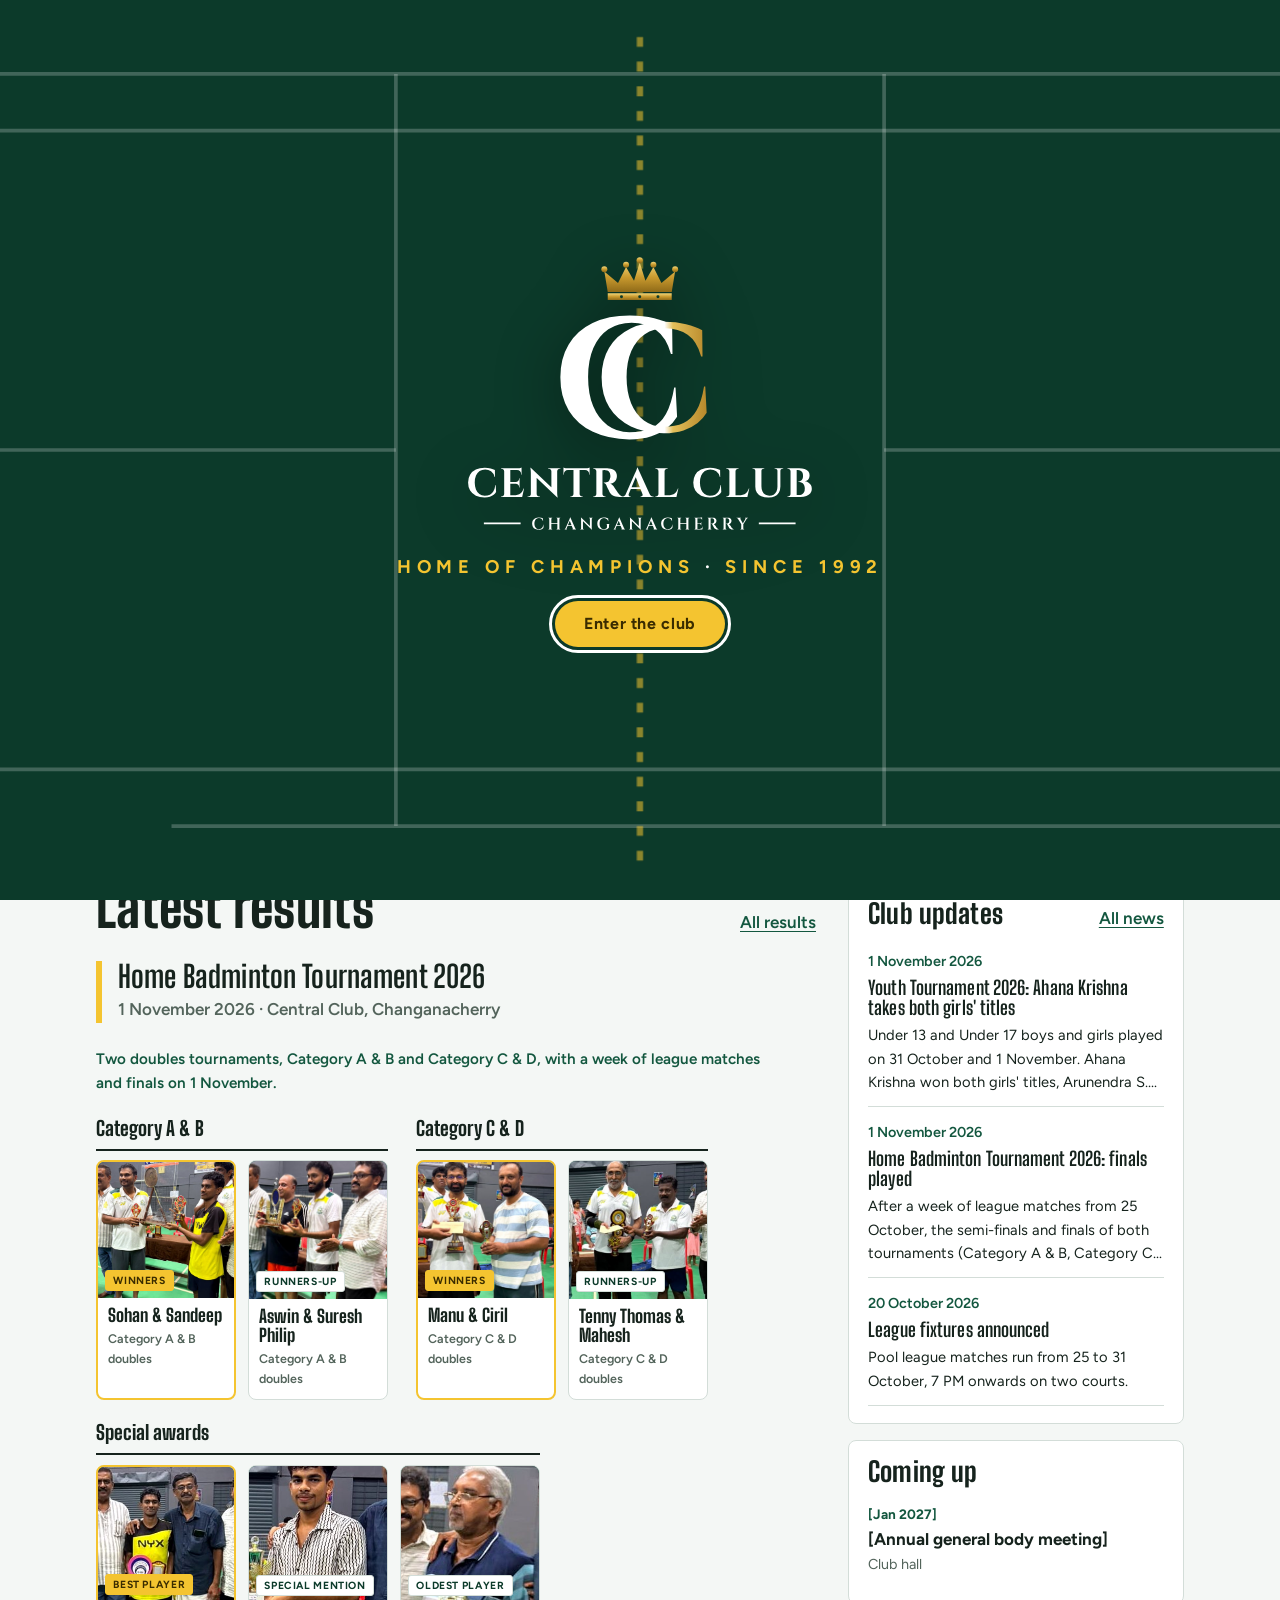
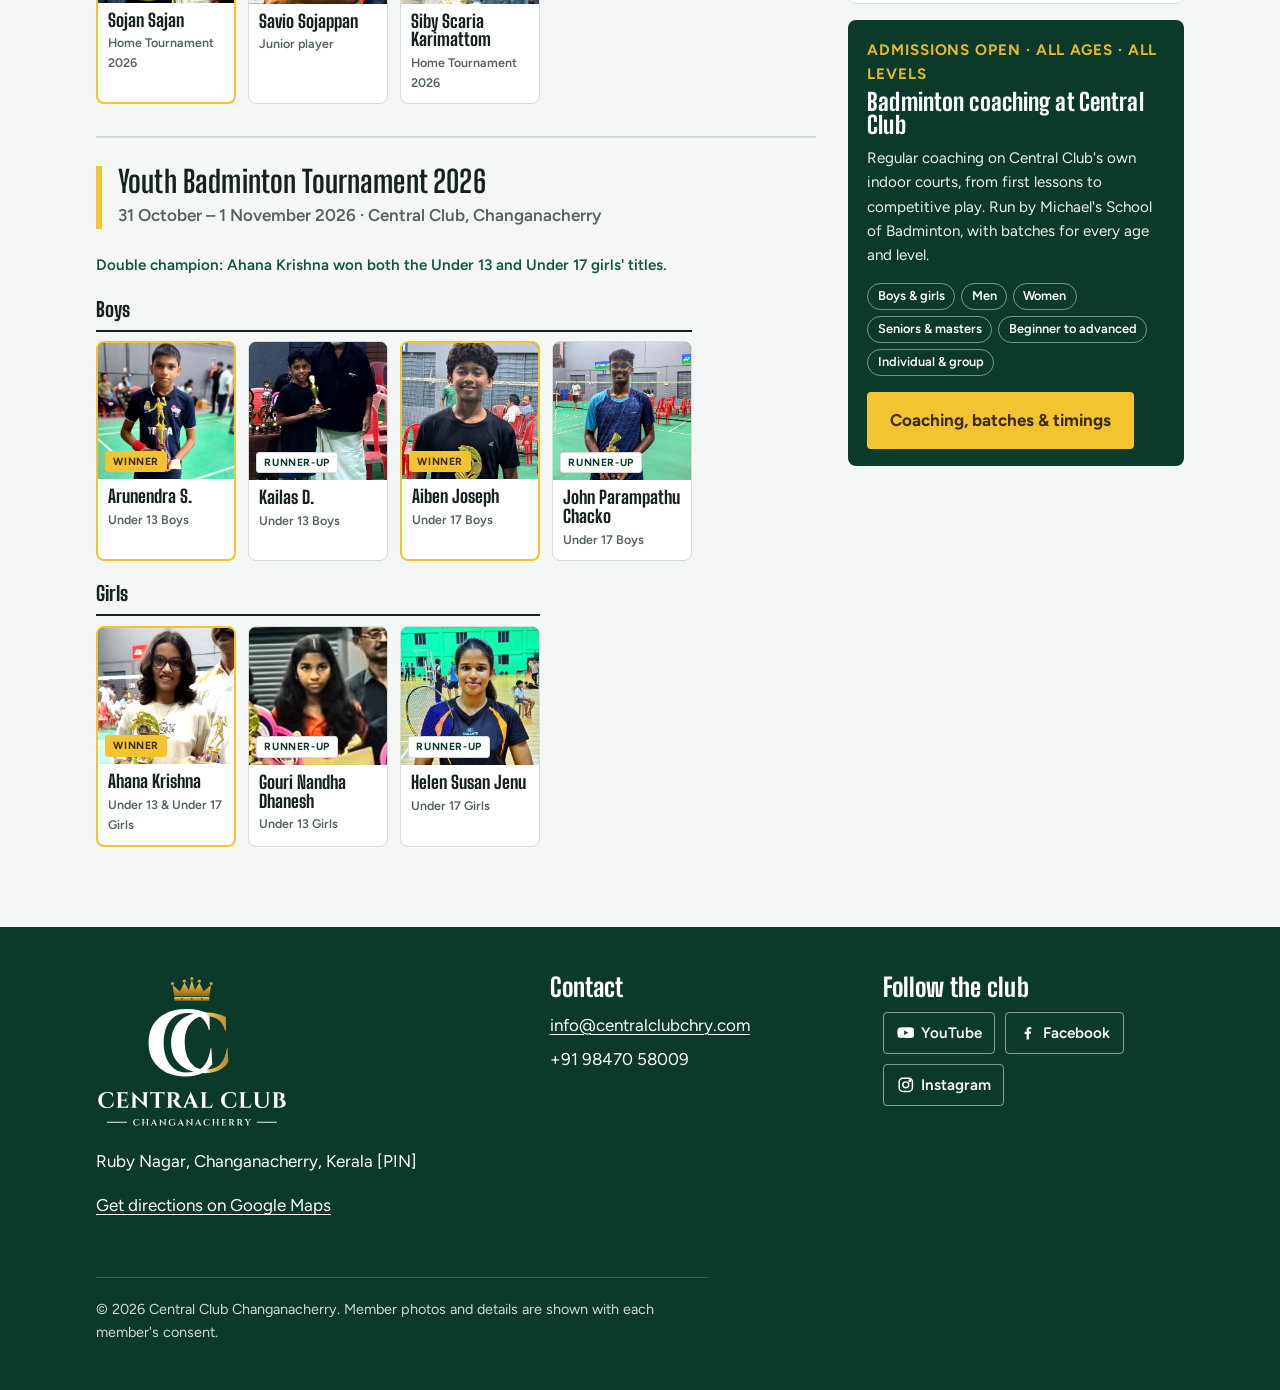
==== commit 599e3420: "Add files via upload" ====
--- a/index.html
+++ b/index.html
@@ -23,6 +23,7 @@
 <link rel="stylesheet" href="css/style.css">
 </head>
 <body data-page="home">
+<script src="js/intro.js"></script>
 <main id="main"><noscript><p class="wrap">This site needs JavaScript turned on to show club content.</p></noscript></main>
 <script src="data/club.js"></script>
 <script src="js/site.js"></script>
--- a/css/style.css
+++ b/css/style.css
@@ -600,3 +600,24 @@
 .swipe-hint { color: var(--muted); font-size: .9rem; font-weight: 600; }
 .voices-link { margin: 1.25rem 0 0; font-weight: 700; }
 .voices-link a::after { content: " \2192"; }
+
+/* ---------- Welcome intro (home page, first visit) ---------- */
+.intro-on body { overflow: hidden; }
+.intro { position: fixed; inset: 0; z-index: 999; }
+.intro-door { position: absolute; top: 0; bottom: 0; width: 50.5%; background: #0c3a2a; transition: transform 1.1s cubic-bezier(.7,0,.2,1); }
+.intro-door.left { left: 0; } .intro-door.right { right: 0; }
+.intro-stage { position: relative; z-index: 1; width: 100%; height: 100%; display: flex; flex-direction: column; align-items: center; justify-content: center; gap: 1.4rem; padding: 1rem; text-align: center; transition: opacity .45s ease; }
+.intro-court { position: absolute; inset: 0; width: 100%; height: 100%; fill: none; stroke: rgba(255,255,255,.22); stroke-width: 3; stroke-dasharray: 3000; stroke-dashoffset: 3000; animation: intro-draw 1.6s ease-out forwards; }
+.intro-court .net { stroke: rgba(244,196,48,.55); stroke-width: 5; stroke-dasharray: 8 12; stroke-dashoffset: 0; opacity: 0; animation: intro-fade .6s 1.1s forwards; }
+.intro-crest { position: relative; width: min(62vw, 22rem); opacity: 0; transform: scale(.92); animation: intro-crest 1s .7s cubic-bezier(.2,.8,.2,1) forwards; filter: drop-shadow(0 .8rem 2rem rgba(0,0,0,.45)); }
+.intro-line { position: relative; margin: 0; color: #f4c430; font: 700 clamp(.85rem, 2.4vw, 1.15rem) var(--body); letter-spacing: .32em; text-transform: uppercase; opacity: 0; animation: intro-fade .8s 1.6s forwards; }
+.intro-line span { color: #fff; }
+.intro-enter { position: relative; opacity: 0; animation: intro-fade .6s 2.1s forwards; font: 700 1rem var(--body); color: #3a2c00; background: #f4c430; border: 0; border-radius: 99px; padding: .85rem 1.8rem; cursor: pointer; letter-spacing: .04em; }
+.intro-enter:hover { background: #ffd54f; }
+.intro-enter:focus-visible { outline: 3px solid #fff; outline-offset: 3px; }
+.intro.opening .intro-stage { opacity: 0; }
+.intro.opening .intro-door.left { transform: translateX(-100%); }
+.intro.opening .intro-door.right { transform: translateX(100%); }
+@keyframes intro-draw { to { stroke-dashoffset: 0; } }
+@keyframes intro-fade { to { opacity: 1; } }
+@keyframes intro-crest { to { opacity: 1; transform: scale(1); } }
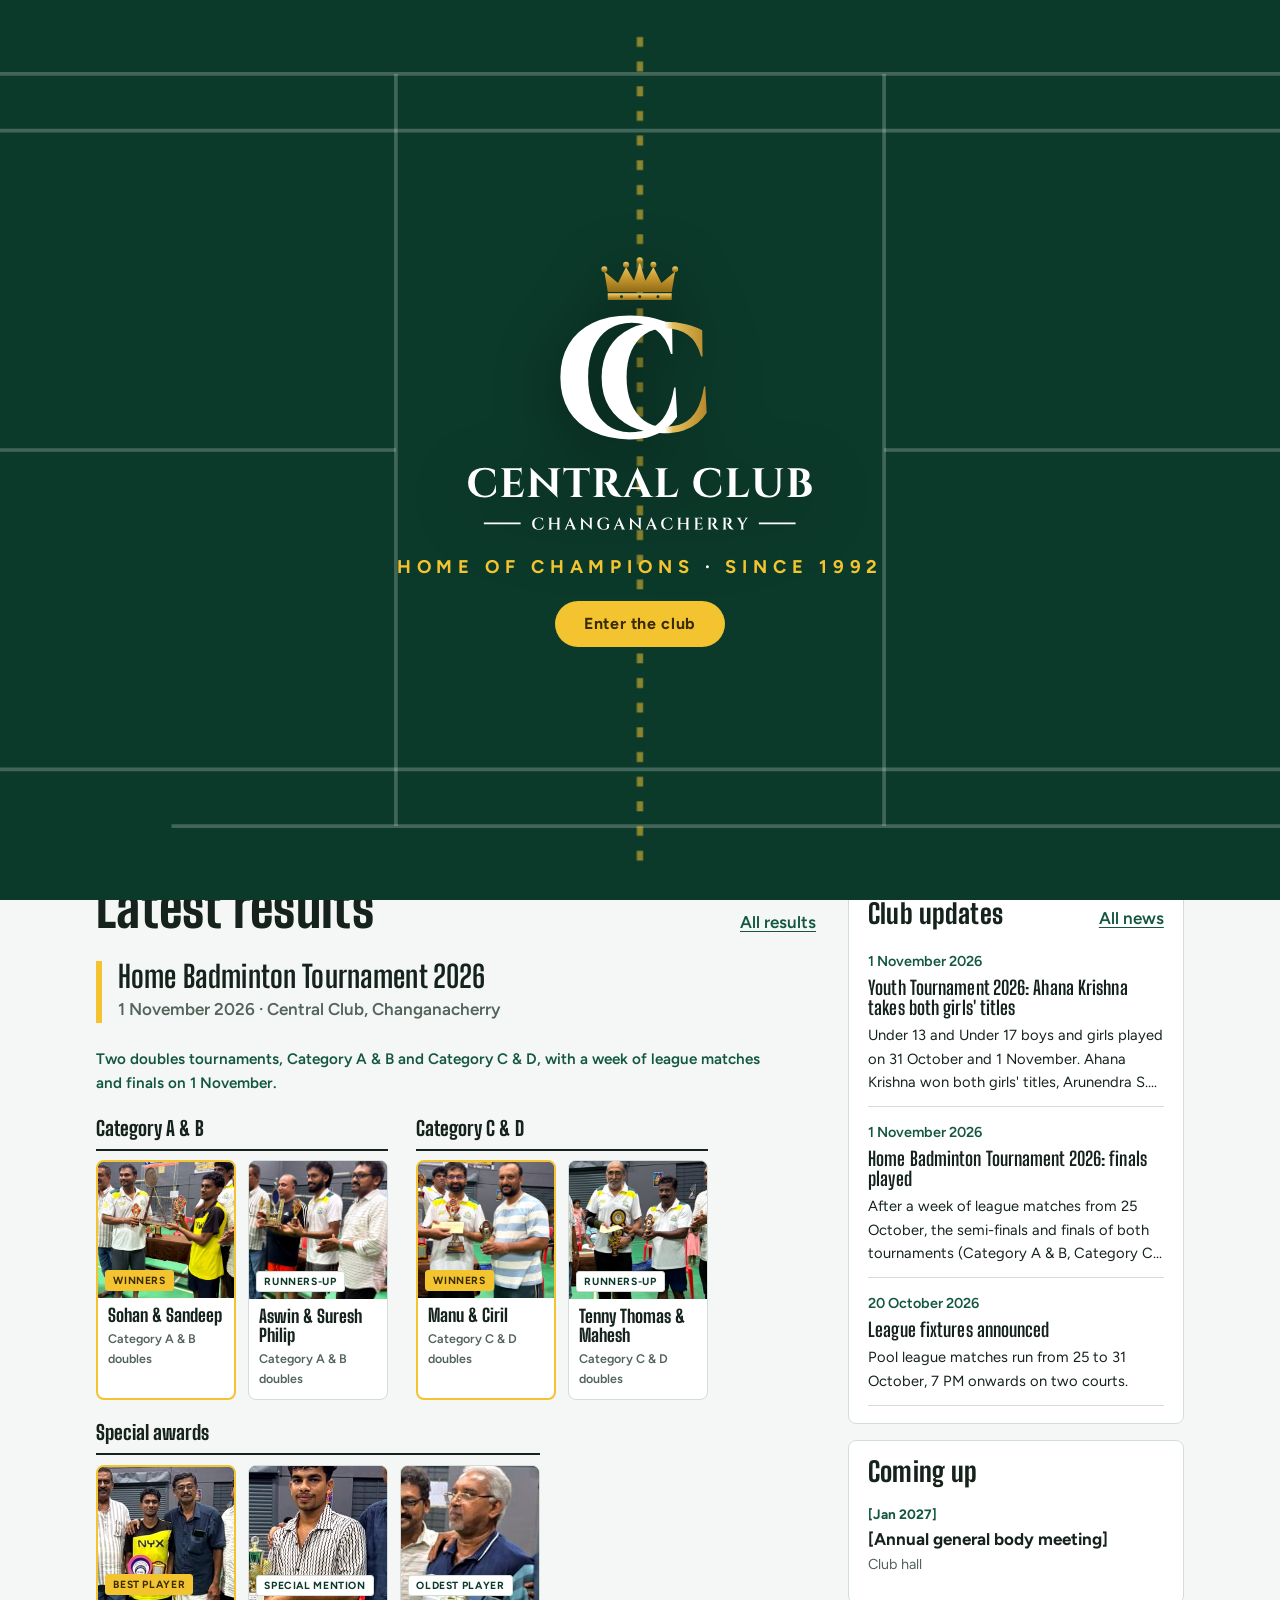
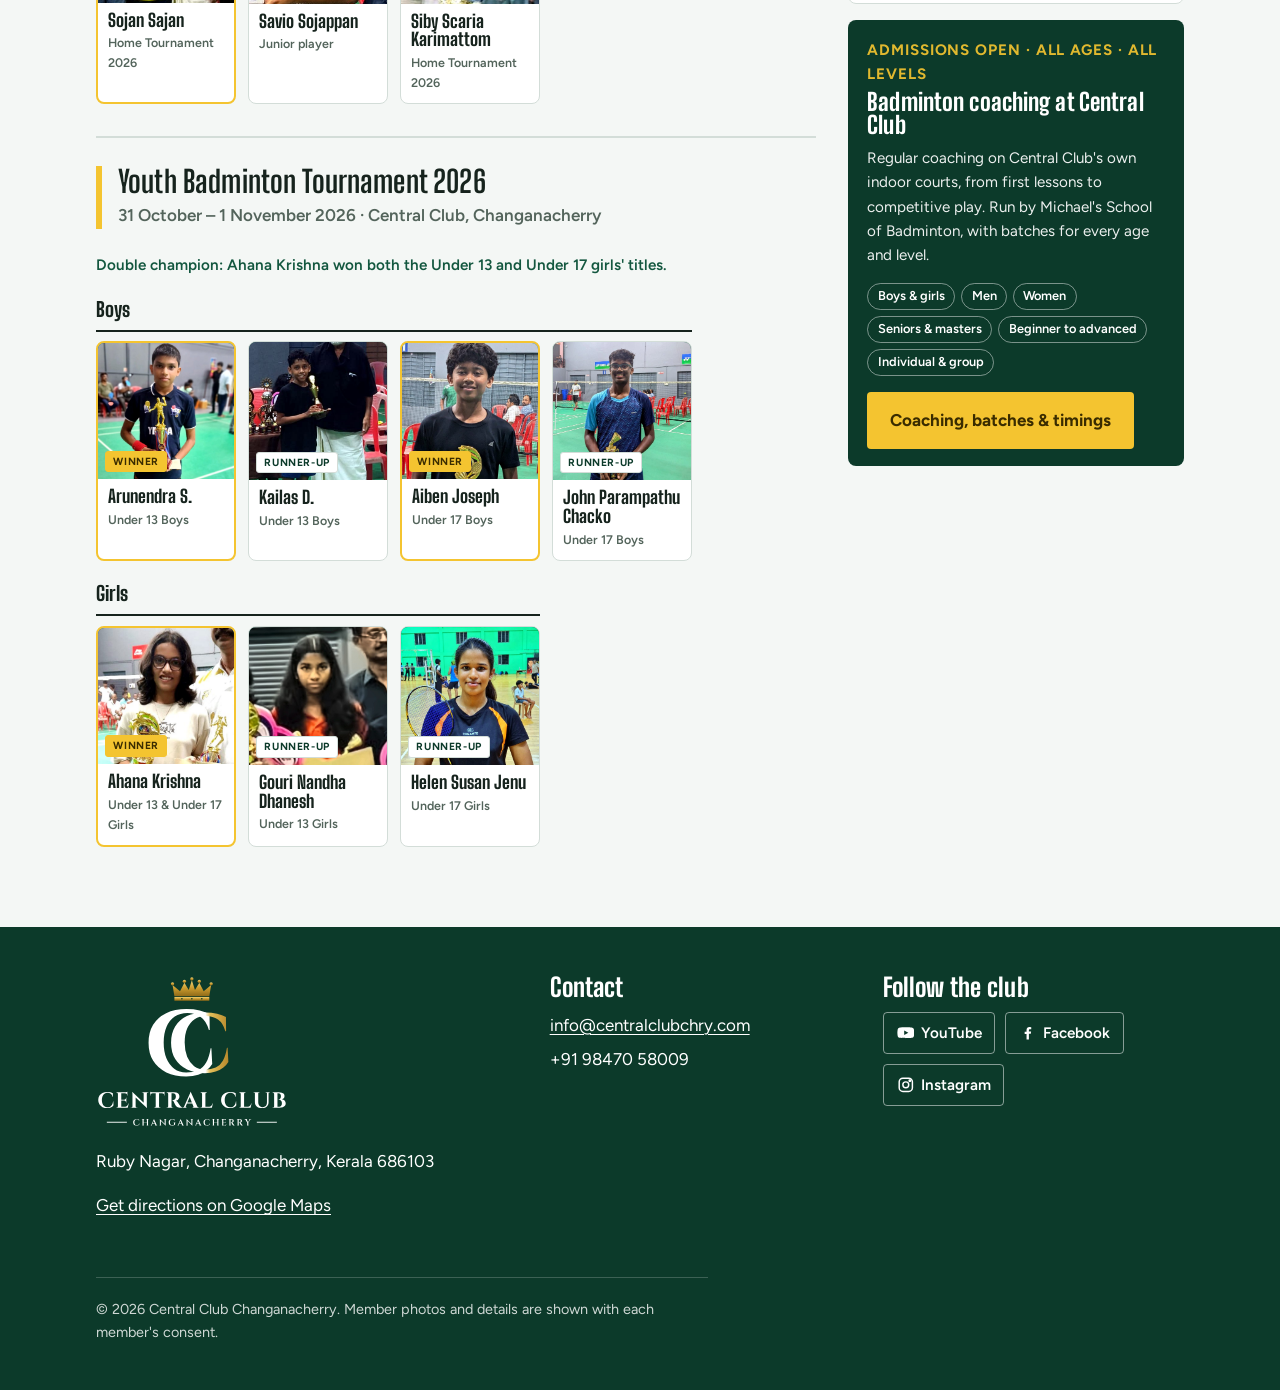
==== commit f25cdfa8: "Add files via upload" ====
--- a/index.html
+++ b/index.html
@@ -15,12 +15,49 @@
 <meta property="og:image:height" content="630">
 <meta property="og:image:alt" content="Central Club Changanacherry, Home of Champions since 1992">
 <meta name="twitter:card" content="summary_large_image">
+<link rel="canonical" href="https://centralclubchry.com/">
 <meta name="theme-color" content="#0c3a2a">
-<link rel="icon" href="images/logo-mark-on-dark.svg" type="image/svg+xml">
+<link rel="icon" href="/favicon.ico" sizes="any">
+<link rel="icon" href="/images/favicon-96.png" type="image/png" sizes="96x96">
+<link rel="apple-touch-icon" href="/images/apple-touch-icon.png">
 <link rel="preconnect" href="https://fonts.googleapis.com">
 <link rel="preconnect" href="https://fonts.gstatic.com" crossorigin>
 <link rel="stylesheet" href="https://fonts.googleapis.com/css2?family=Big+Shoulders+Display:wght@700;800&family=Figtree:wght@400;500;600;700&display=swap">
 <link rel="stylesheet" href="css/style.css">
+<script type="application/ld+json">
+{
+ "@context": "https://schema.org",
+ "@type": "SportsClub",
+ "name": "Central Club Changanacherry",
+ "alternateName": [
+  "Central Club",
+  "Central Club, Changanacherry",
+  "Central Club Chry",
+  "Central Club Ruby Nagar"
+ ],
+ "url": "https://centralclubchry.com/",
+ "logo": "https://centralclubchry.com/images/favicon-512.png",
+ "image": "https://centralclubchry.com/images/share-card.jpg",
+ "description": "Changanacherry’s pride on the badminton court since 1992. Built by seventeen friends, home to state and national players, and still the town’s meeting place for sport.",
+ "foundingDate": "1992",
+ "sport": [
+  "Badminton",
+  "Table tennis",
+  "Carrom"
+ ],
+ "telephone": "+91-98470-58009",
+ "email": "info@centralclubchry.com",
+ "address": {
+  "@type": "PostalAddress",
+  "streetAddress": "Ruby Nagar",
+  "addressLocality": "Changanacherry",
+  "addressRegion": "Kerala",
+  "postalCode": "686103",
+  "addressCountry": "IN"
+ },
+ "disambiguatingDescription": "Independent sports club founded in 1992 at Ruby Nagar, Changanacherry. Not connected to The Changanacherry Club on Bypass Road."
+}
+</script>
 </head>
 <body data-page="home">
 <script src="js/intro.js"></script>
--- a/css/style.css
+++ b/css/style.css
@@ -621,3 +621,10 @@
 @keyframes intro-draw { to { stroke-dashoffset: 0; } }
 @keyframes intro-fade { to { opacity: 1; } }
 @keyframes intro-crest { to { opacity: 1; transform: scale(1); } }
+
+/* About: FAQ */
+.faq { display: grid; gap: .6rem; max-width: 52rem; }
+.faq details { background: #fff; border: 1px solid var(--rule); border-left: 5px solid var(--court); border-radius: 6px; padding: .9rem 1.1rem; }
+.faq summary { cursor: pointer; font-weight: 700; font-size: 1.05rem; }
+.faq details[open] summary { margin-bottom: .5rem; }
+.faq p { margin: 0; }
